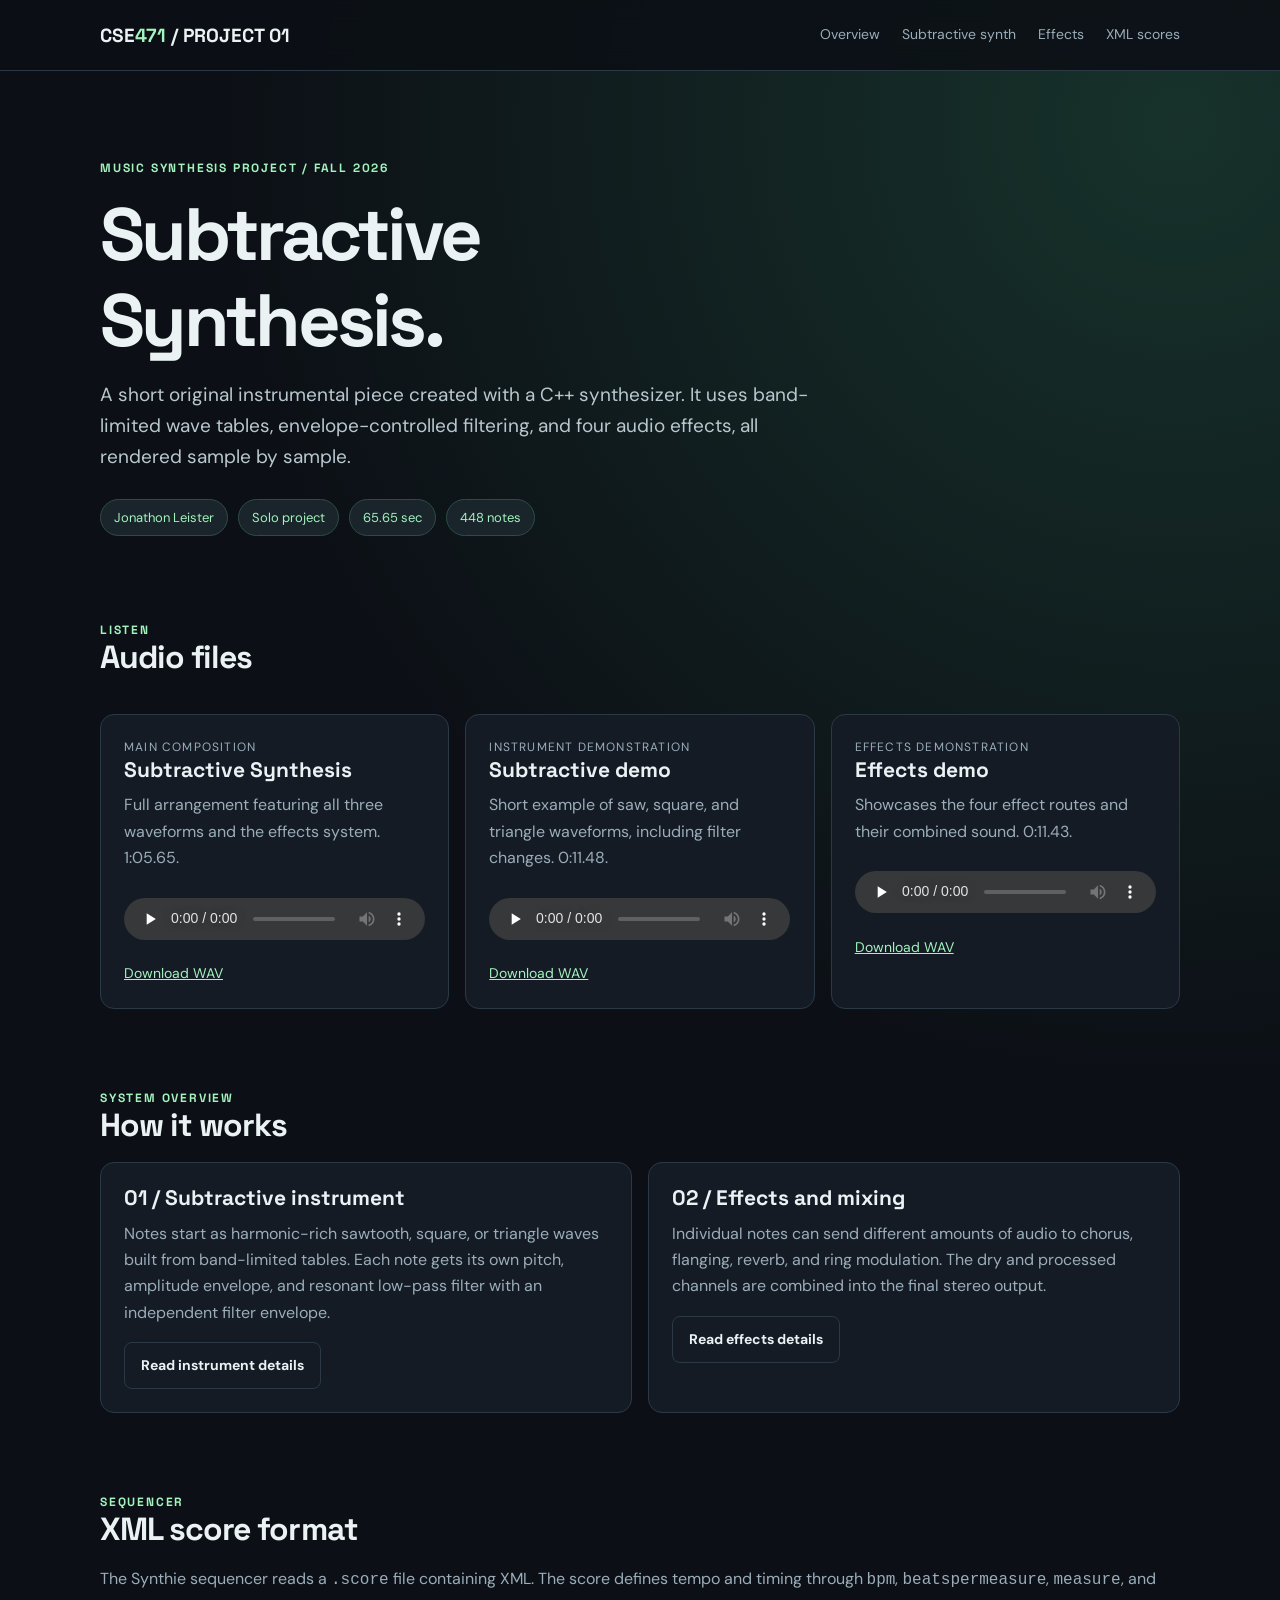
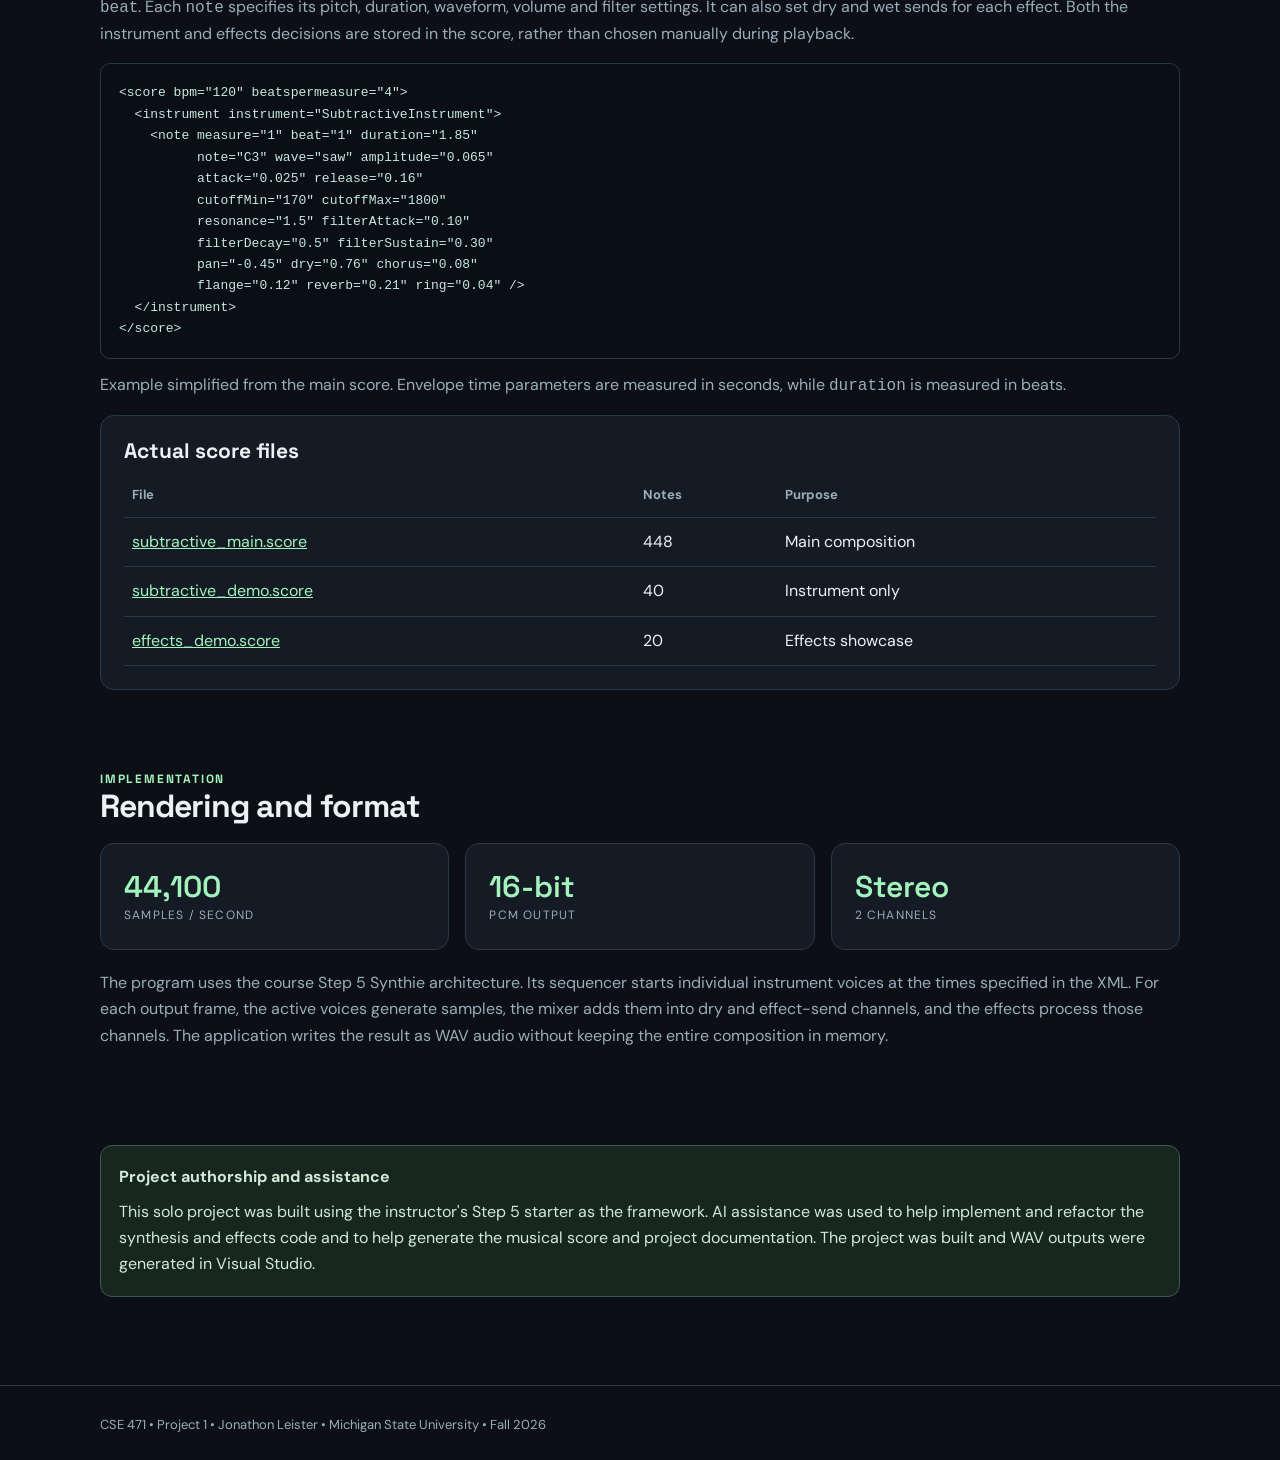
==== index.html @ 3f3426c2 "Add files via upload" ====
<!doctype html><html lang="en"><head><meta charset="utf-8"><meta name="viewport" content="width=device-width, initial-scale=1"><meta name="description" content="CSE 471 Project 1 – Subtractive Synthesis by Jonathon Leister"><title>Subtractive Synthesis | CSE 471 Project 1</title><link rel="stylesheet" href="style.css"></head><body><div class="top"><div class="wrap nav"><a class="brand" href="index.html">CSE<span>471</span> / PROJECT 01</a><nav><a href="index.html">Overview</a><a href="subtractive.html">Subtractive synth</a><a href="effects.html">Effects</a><a href="index.html#scores">XML scores</a></nav></div></div><main class="wrap"><header class="hero"><div class="eyebrow">Music synthesis project / Fall 2026</div><h1>Subtractive<br>Synthesis.</h1><p class="lead">A short original instrumental piece created with a C++ synthesizer. It uses band-limited wave tables, envelope-controlled filtering, and four audio effects, all rendered sample by sample.</p><div class="pillrow"><span class="pill">Jonathon Leister</span><span class="pill">Solo project</span><span class="pill">65.65 sec</span><span class="pill">448 notes</span></div></header>
<section id="listen"><div class="sectiontitle"><div><div class="eyebrow">Listen</div><h2>Audio files</h2></div></div><div class="grid">
<div class="card audioCard"><div class="label">Main composition</div><h3>Subtractive Synthesis</h3><p>Full arrangement featuring all three waveforms and the effects system. 1:05.65.</p><audio controls preload="none" src="audio/subtractive_main.wav">Your browser does not support audio playback.</audio><div class="links"><a href="audio/subtractive_main.wav" download>Download WAV</a></div></div>
<div class="card audioCard"><div class="label">Instrument demonstration</div><h3>Subtractive demo</h3><p>Short example of saw, square, and triangle waveforms, including filter changes. 0:11.48.</p><audio controls preload="none" src="audio/subtractive_demo.wav"></audio><div class="links"><a href="audio/subtractive_demo.wav" download>Download WAV</a></div></div>
<div class="card audioCard"><div class="label">Effects demonstration</div><h3>Effects demo</h3><p>Showcases the four effect routes and their combined sound. 0:11.43.</p><audio controls preload="none" src="audio/effects_demo.wav"></audio><div class="links"><a href="audio/effects_demo.wav" download>Download WAV</a></div></div></div></section>
<section><div class="eyebrow">System overview</div><h2>How it works</h2><div class="two"><div class="card"><h3>01 / Subtractive instrument</h3><p>Notes start as harmonic-rich sawtooth, square, or triangle waves built from band-limited tables. Each note gets its own pitch, amplitude envelope, and resonant low-pass filter with an independent filter envelope.</p><a class="btn" href="subtractive.html">Read instrument details</a></div><div class="card"><h3>02 / Effects and mixing</h3><p>Individual notes can send different amounts of audio to chorus, flanging, reverb, and ring modulation. The dry and processed channels are combined into the final stereo output.</p><a class="btn" href="effects.html">Read effects details</a></div></div></section>
<section id="scores"><div class="eyebrow">Sequencer</div><h2>XML score format</h2><p class="muted">The Synthie sequencer reads a <code>.score</code> file containing XML. The score defines tempo and timing through <code>bpm</code>, <code>beatspermeasure</code>, <code>measure</code>, and <code>beat</code>. Each <code>note</code> specifies its pitch, duration, waveform, volume and filter settings. It can also set dry and wet sends for each effect. Both the instrument and effects decisions are stored in the score, rather than chosen manually during playback.</p><pre><code>&lt;score bpm="120" beatspermeasure="4"&gt;
  &lt;instrument instrument="SubtractiveInstrument"&gt;
    &lt;note measure="1" beat="1" duration="1.85"
          note="C3" wave="saw" amplitude="0.065"
          attack="0.025" release="0.16"
          cutoffMin="170" cutoffMax="1800"
          resonance="1.5" filterAttack="0.10"
          filterDecay="0.5" filterSustain="0.30"
          pan="-0.45" dry="0.76" chorus="0.08"
          flange="0.12" reverb="0.21" ring="0.04" /&gt;
  &lt;/instrument&gt;
&lt;/score&gt;</code></pre><p class="muted">Example simplified from the main score. Envelope time parameters are measured in seconds, while <code>duration</code> is measured in beats.</p><div class="card"><h3>Actual score files</h3><table><thead><tr><th>File</th><th>Notes</th><th>Purpose</th></tr></thead><tbody><tr><td><a href="scores/subtractive_main.score" download>subtractive_main.score</a></td><td>448</td><td>Main composition</td></tr><tr><td><a href="scores/subtractive_demo.score" download>subtractive_demo.score</a></td><td>40</td><td>Instrument only</td></tr><tr><td><a href="scores/effects_demo.score" download>effects_demo.score</a></td><td>20</td><td>Effects showcase</td></tr></tbody></table></div></section>
<section><div class="eyebrow">Implementation</div><h2>Rendering and format</h2><div class="grid"><div class="card"><span class="big">44,100</span><div class="label">Samples / second</div></div><div class="card"><span class="big">16-bit</span><div class="label">PCM output</div></div><div class="card"><span class="big">Stereo</span><div class="label">2 channels</div></div></div><p style="margin-top:20px" class="muted">The program uses the course Step 5 Synthie architecture. Its sequencer starts individual instrument voices at the times specified in the XML. For each output frame, the active voices generate samples, the mixer adds them into dry and effect-send channels, and the effects process those channels. The application writes the result as WAV audio without keeping the entire composition in memory.</p></section>
<section><div class="aside"><strong>Project authorship and assistance</strong><p style="margin:8px 0 0">This solo project was built using the instructor's Step 5 starter as the framework. AI assistance was used to help implement and refactor the synthesis and effects code and to help generate the musical score and project documentation. The project was built and WAV outputs were generated in Visual Studio.</p></div></section></main><footer><div class="wrap">CSE 471 • Project 1 • Jonathon Leister • Michigan State University • Fall 2026</div></footer></body></html>
---- style.css ----
@import url('https://fonts.googleapis.com/css2?family=DM+Sans:wght@400;500;600;700&family=Space+Grotesk:wght@400;500;600;700&display=swap');
:root{color-scheme:dark;--bg:#0c1016;--panel:#141b25;--panel2:#1a2430;--ink:#eaf2f4;--muted:#9aadb9;--line:#2b3946;--accent:#a3f3bd;--highlight:#8caafa}*{box-sizing:border-box}html{scroll-behavior:smooth}body{margin:0;background:radial-gradient(circle at 92% 4%,#17322b 0,transparent 30%),var(--bg);color:var(--ink);font:16px/1.65 'DM Sans',system-ui,sans-serif}a{color:var(--accent)}.wrap{width:min(1080px,calc(100% - 40px));margin:0 auto}.top{border-bottom:1px solid var(--line);background:#0c1016e6;position:sticky;top:0;z-index:5;backdrop-filter:blur(12px)}.nav{display:flex;align-items:center;justify-content:space-between;gap:20px;min-height:70px}.brand{font:700 19px 'Space Grotesk';color:var(--ink);text-decoration:none;white-space:nowrap}.brand span{color:var(--accent)}nav{display:flex;gap:22px;flex-wrap:wrap}nav a{color:var(--muted);font-size:14px;text-decoration:none}nav a:hover,nav a.active{color:var(--accent)}header.hero{padding:88px 0 53px}.eyebrow{font:700 12px/1.5 'Space Grotesk';letter-spacing:.15em;text-transform:uppercase;color:var(--accent)}h1,h2,h3{font-family:'Space Grotesk',sans-serif;line-height:1.16}h1{font-size:clamp(40px,7vw,74px);letter-spacing:-.05em;max-width:800px;margin:15px 0}h2{font-size:32px;letter-spacing:-.03em;margin:0 0 18px}h3{font-size:21px;margin:0 0 10px}.lead{font-size:19px;color:#b9c8cf;max-width:720px;margin:0 0 25px}.muted{color:var(--muted)}.pillrow{display:flex;flex-wrap:wrap;gap:10px;margin-top:26px}.pill{background:#19252b;border:1px solid #2e4b47;border-radius:100px;padding:7px 13px;font-size:13px;color:var(--accent)}section{padding:32px 0 48px}.sectiontitle{display:flex;align-items:end;justify-content:space-between;gap:15px;margin-bottom:20px}.grid{display:grid;grid-template-columns:repeat(3,minmax(0,1fr));gap:16px}.card{background:var(--panel);border:1px solid var(--line);border-radius:14px;padding:23px}.card p{color:var(--muted);margin:9px 0 16px}.big{font:600 30px 'Space Grotesk';color:var(--accent)}.label{color:var(--muted);font-size:12px;text-transform:uppercase;letter-spacing:.1em}.audioCard{grid-column:span 1}.audioCard audio{width:100%;height:42px;margin-top:10px}.links{display:flex;flex-wrap:wrap;gap:14px;margin-top:14px;font-size:14px}.btn{display:inline-block;padding:11px 16px;border-radius:8px;text-decoration:none;border:1px solid var(--line);color:var(--ink);font-weight:700;font-size:14px}.btn.primary{background:var(--accent);color:#10211c;border-color:var(--accent)}.btn:hover{filter:brightness(1.12)}.feature{border-left:3px solid var(--accent);padding-left:17px}.two{display:grid;grid-template-columns:1fr 1fr;gap:16px}pre{white-space:pre-wrap;word-break:break-word;padding:18px;background:#090f14;border-radius:10px;border:1px solid var(--line);overflow-x:auto;font-size:13px;color:#c9e7db}code{font-family:Consolas,Monaco,monospace}table{width:100%;border-collapse:collapse}th,td{text-align:left;border-bottom:1px solid var(--line);padding:11px 8px;vertical-align:top}th{font-size:13px;color:var(--muted)}p{margin-top:0}ul{padding-left:21px}li{margin:8px 0}.aside{border:1px solid #40594f;background:#17271f;border-radius:12px;padding:18px;color:#d2ead8}.back{display:inline-block;margin-bottom:20px;text-decoration:none;color:var(--muted)}footer{margin-top:40px;padding:28px 0;border-top:1px solid var(--line);color:var(--muted);font-size:13px}@media(max-width:730px){.nav{display:block;padding:15px 0}nav{gap:12px;margin-top:9px}.grid,.two{grid-template-columns:1fr}.audioCard{grid-column:auto}header.hero{padding:56px 0 24px}h2{font-size:27px}}
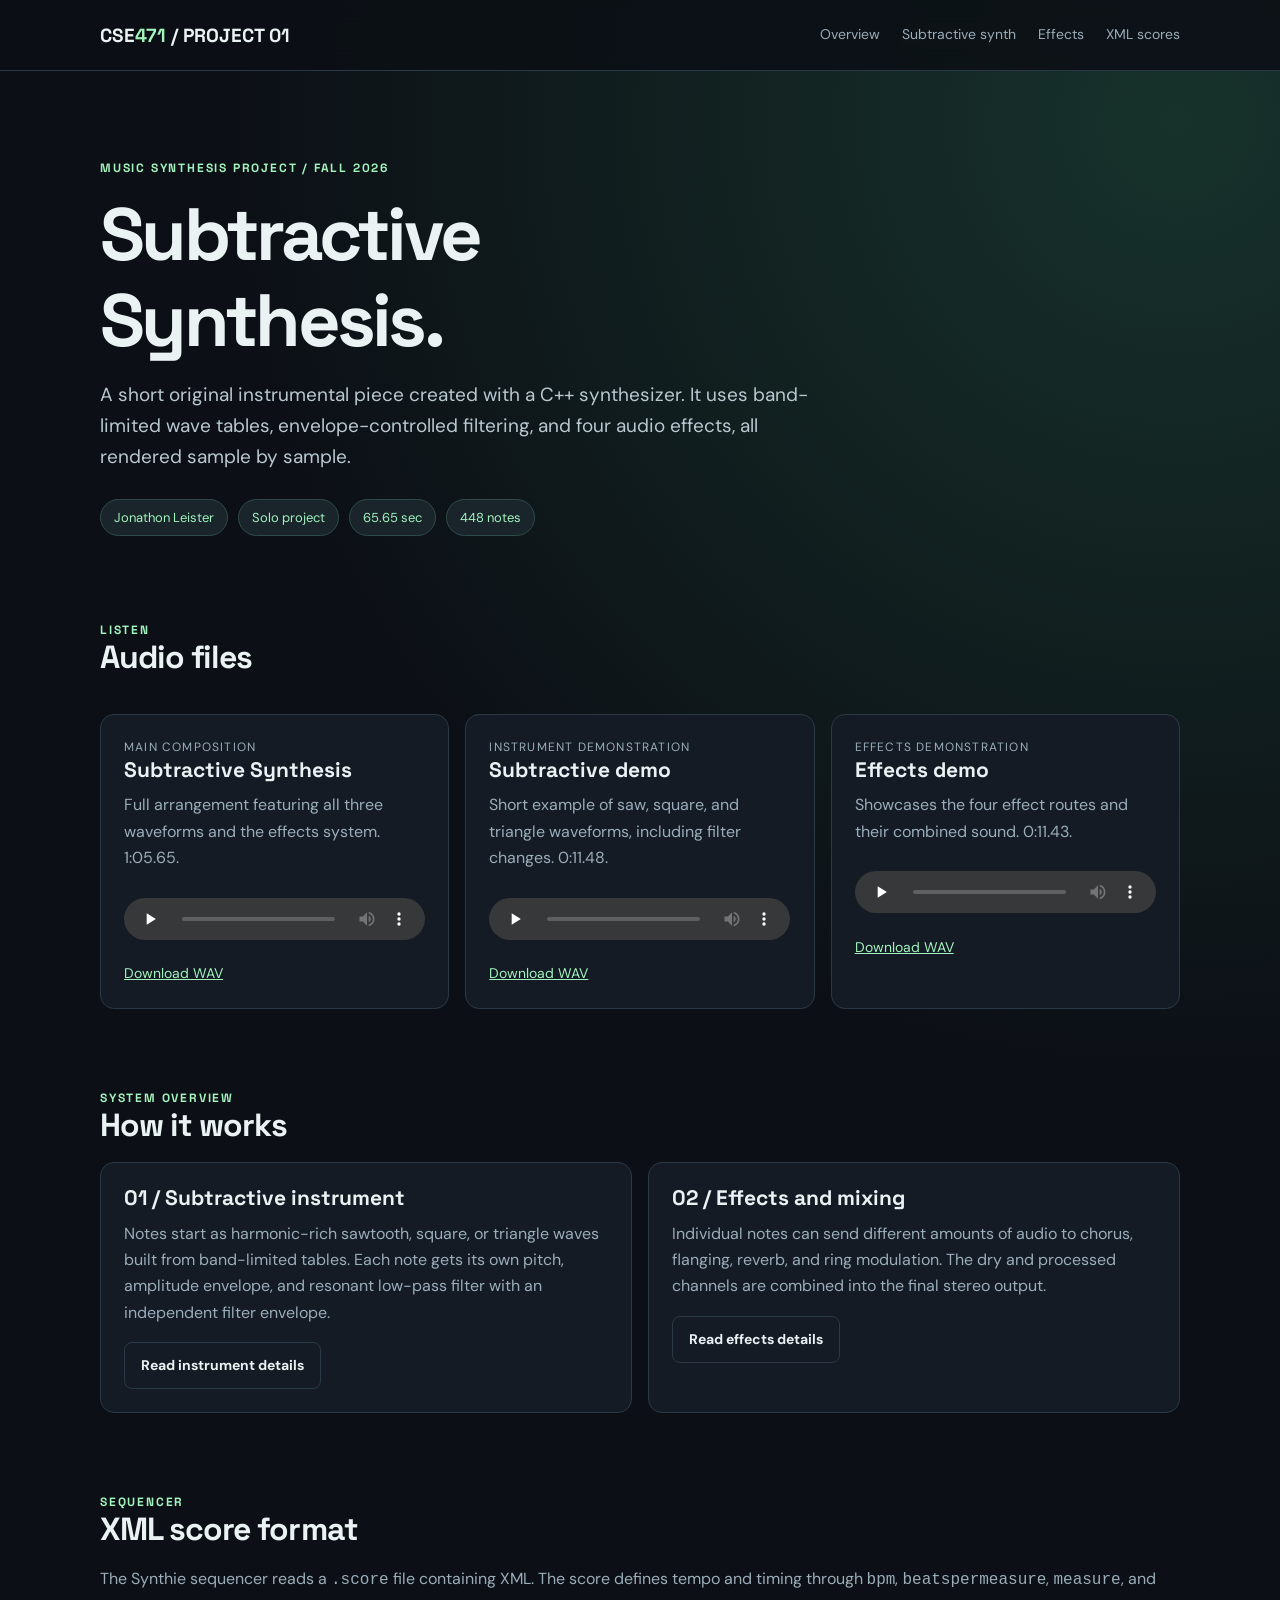
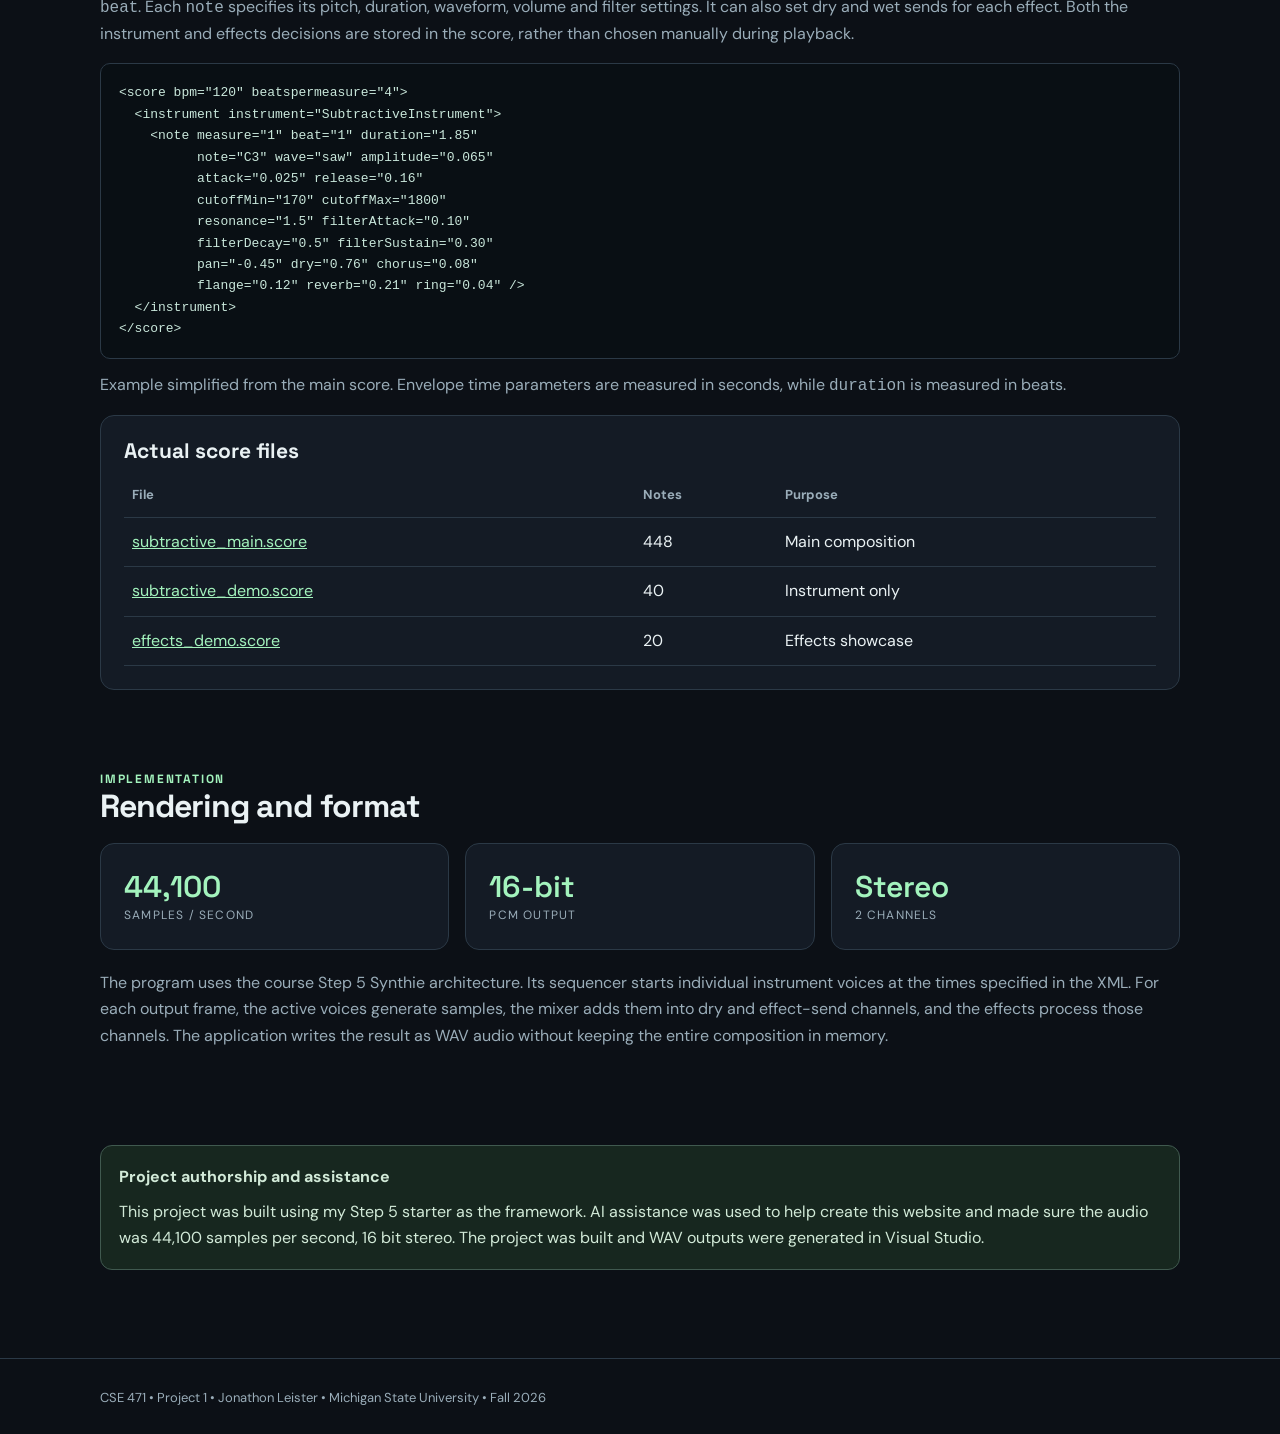
==== commit 31f40990: "Revise project authorship and assistance description Updated project authorship section to reflect c" ====
--- a/index.html
+++ b/index.html
@@ -17,4 +17,4 @@
   &lt;/instrument&gt;
 &lt;/score&gt;</code></pre><p class="muted">Example simplified from the main score. Envelope time parameters are measured in seconds, while <code>duration</code> is measured in beats.</p><div class="card"><h3>Actual score files</h3><table><thead><tr><th>File</th><th>Notes</th><th>Purpose</th></tr></thead><tbody><tr><td><a href="scores/subtractive_main.score" download>subtractive_main.score</a></td><td>448</td><td>Main composition</td></tr><tr><td><a href="scores/subtractive_demo.score" download>subtractive_demo.score</a></td><td>40</td><td>Instrument only</td></tr><tr><td><a href="scores/effects_demo.score" download>effects_demo.score</a></td><td>20</td><td>Effects showcase</td></tr></tbody></table></div></section>
 <section><div class="eyebrow">Implementation</div><h2>Rendering and format</h2><div class="grid"><div class="card"><span class="big">44,100</span><div class="label">Samples / second</div></div><div class="card"><span class="big">16-bit</span><div class="label">PCM output</div></div><div class="card"><span class="big">Stereo</span><div class="label">2 channels</div></div></div><p style="margin-top:20px" class="muted">The program uses the course Step 5 Synthie architecture. Its sequencer starts individual instrument voices at the times specified in the XML. For each output frame, the active voices generate samples, the mixer adds them into dry and effect-send channels, and the effects process those channels. The application writes the result as WAV audio without keeping the entire composition in memory.</p></section>
-<section><div class="aside"><strong>Project authorship and assistance</strong><p style="margin:8px 0 0">This solo project was built using the instructor's Step 5 starter as the framework. AI assistance was used to help implement and refactor the synthesis and effects code and to help generate the musical score and project documentation. The project was built and WAV outputs were generated in Visual Studio.</p></div></section></main><footer><div class="wrap">CSE 471 • Project 1 • Jonathon Leister • Michigan State University • Fall 2026</div></footer></body></html>+<section><div class="aside"><strong>Project authorship and assistance</strong><p style="margin:8px 0 0">This project was built using my Step 5 starter as the framework. AI assistance was used to help create this website and made sure the audio was 44,100 samples per second, 16 bit stereo. The project was built and WAV outputs were generated in Visual Studio.</p></div></section></main><footer><div class="wrap">CSE 471 • Project 1 • Jonathon Leister • Michigan State University • Fall 2026</div></footer></body></html>
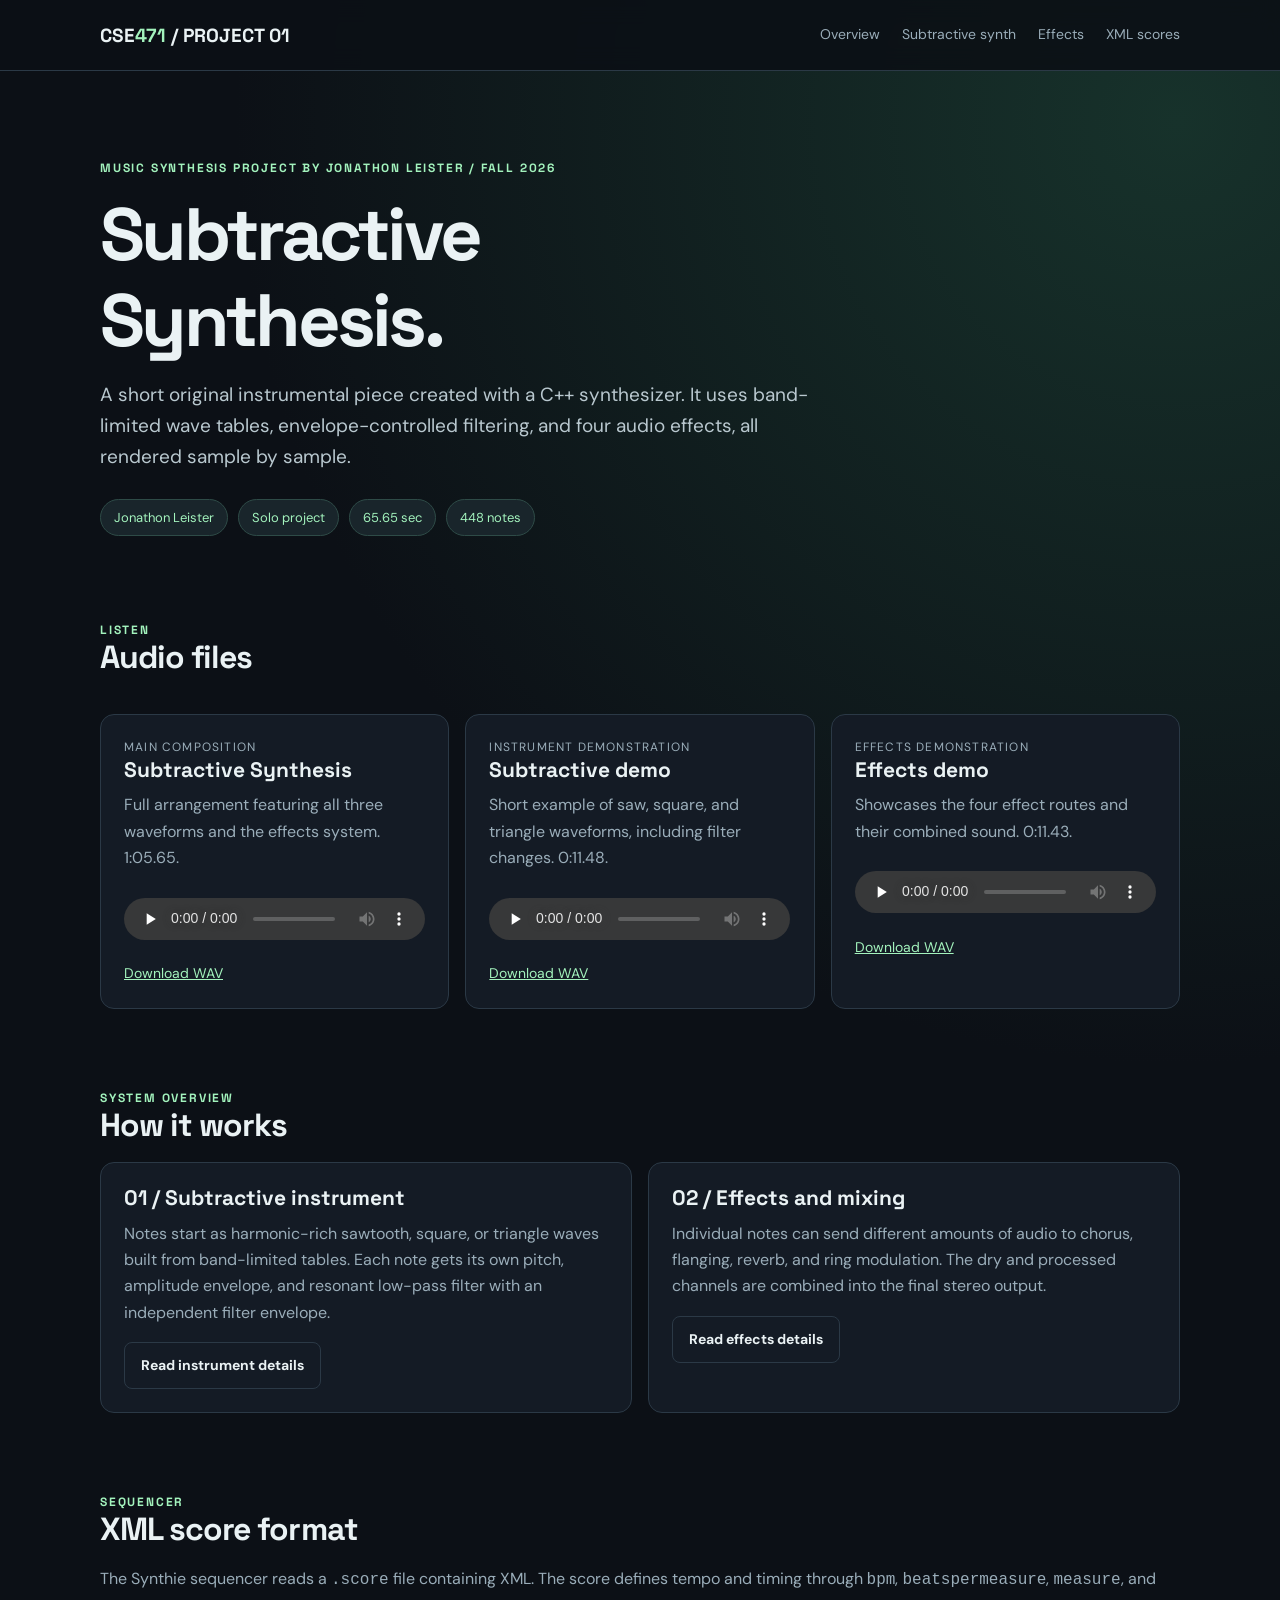
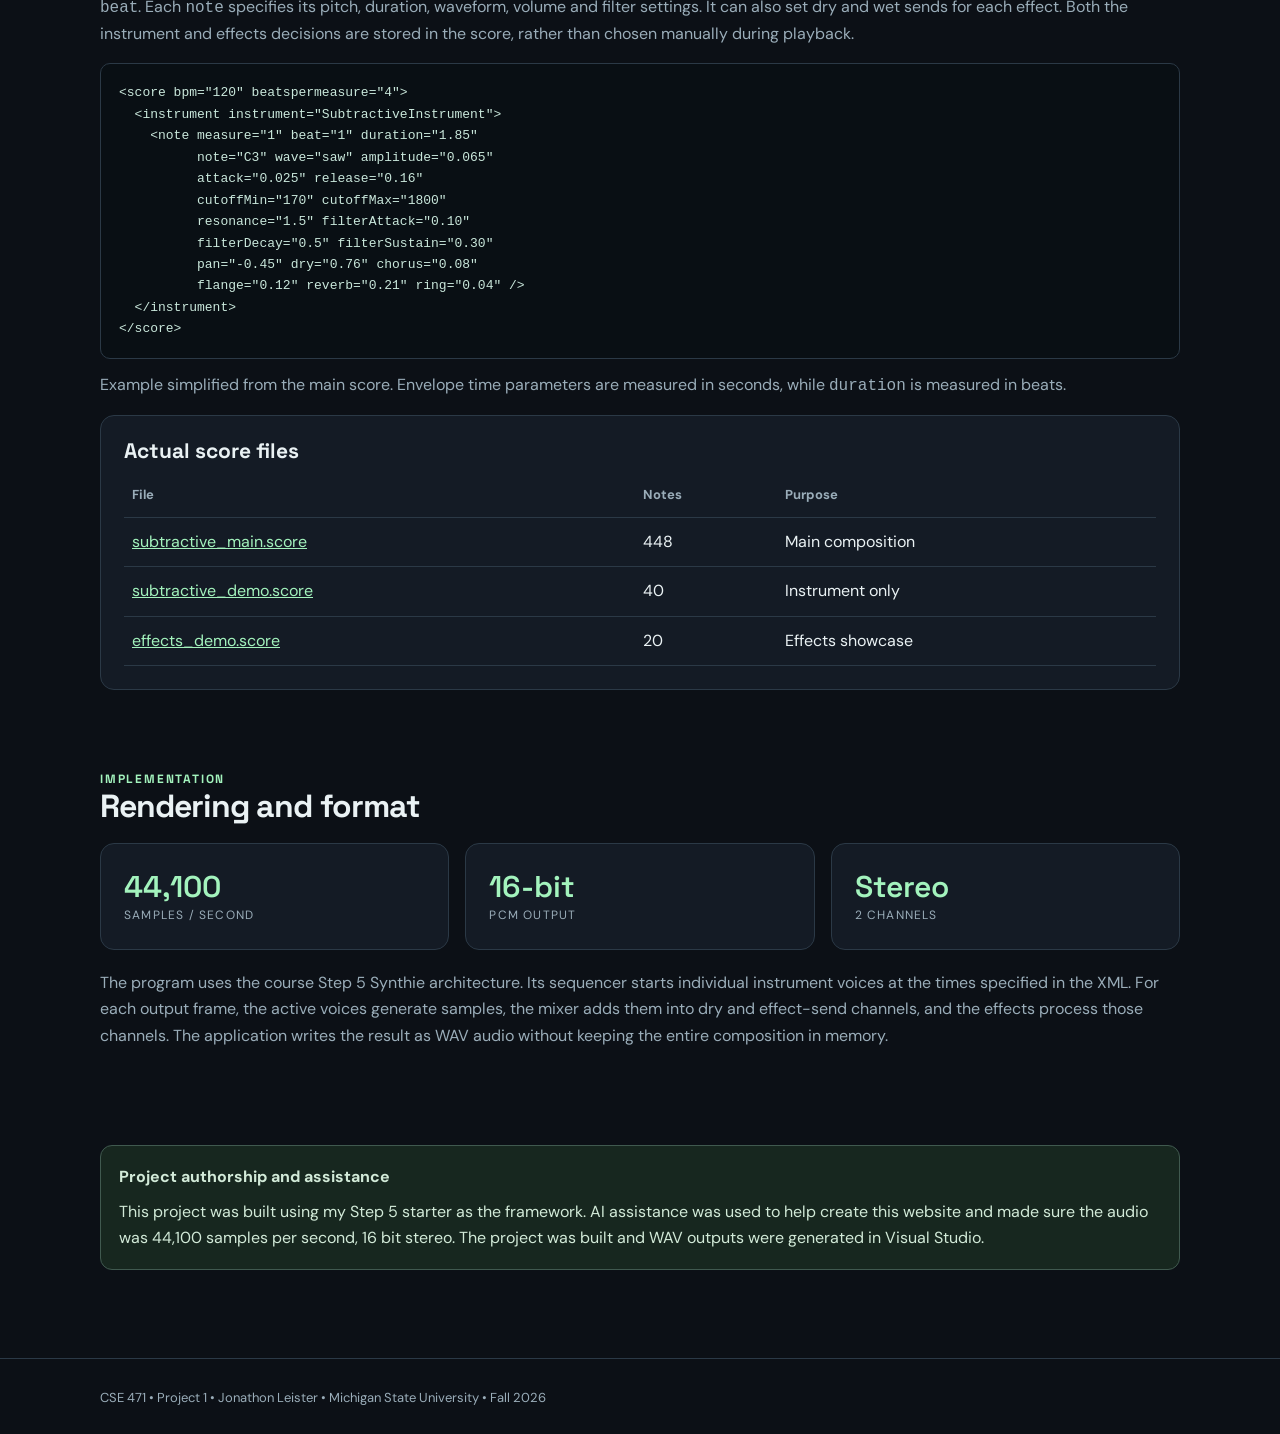
==== commit 7b538bdb: "Refine project details in index.html Updated project description and audio file details." ====
--- a/index.html
+++ b/index.html
@@ -1,4 +1,4 @@
-<!doctype html><html lang="en"><head><meta charset="utf-8"><meta name="viewport" content="width=device-width, initial-scale=1"><meta name="description" content="CSE 471 Project 1 – Subtractive Synthesis by Jonathon Leister"><title>Subtractive Synthesis | CSE 471 Project 1</title><link rel="stylesheet" href="style.css"></head><body><div class="top"><div class="wrap nav"><a class="brand" href="index.html">CSE<span>471</span> / PROJECT 01</a><nav><a href="index.html">Overview</a><a href="subtractive.html">Subtractive synth</a><a href="effects.html">Effects</a><a href="index.html#scores">XML scores</a></nav></div></div><main class="wrap"><header class="hero"><div class="eyebrow">Music synthesis project / Fall 2026</div><h1>Subtractive<br>Synthesis.</h1><p class="lead">A short original instrumental piece created with a C++ synthesizer. It uses band-limited wave tables, envelope-controlled filtering, and four audio effects, all rendered sample by sample.</p><div class="pillrow"><span class="pill">Jonathon Leister</span><span class="pill">Solo project</span><span class="pill">65.65 sec</span><span class="pill">448 notes</span></div></header>
+<!doctype html><html lang="en"><head><meta charset="utf-8"><meta name="viewport" content="width=device-width, initial-scale=1"><meta name="description" content="CSE 471 Project 1 – Subtractive Synthesis by Jonathon Leister"><title>Subtractive Synthesis | CSE 471 Project 1</title><link rel="stylesheet" href="style.css"></head><body><div class="top"><div class="wrap nav"><a class="brand" href="index.html">CSE<span>471</span> / PROJECT 01</a><nav><a href="index.html">Overview</a><a href="subtractive.html">Subtractive synth</a><a href="effects.html">Effects</a><a href="index.html#scores">XML scores</a></nav></div></div><main class="wrap"><header class="hero"><div class="eyebrow">Music synthesis project by Jonathon Leister / Fall 2026</div><h1>Subtractive<br>Synthesis.</h1><p class="lead">A short original instrumental piece created with a C++ synthesizer. It uses band-limited wave tables, envelope-controlled filtering, and four audio effects, all rendered sample by sample.</p><div class="pillrow"><span class="pill">Jonathon Leister</span><span class="pill">Solo project</span><span class="pill">65.65 sec</span><span class="pill">448 notes</span></div></header>
 <section id="listen"><div class="sectiontitle"><div><div class="eyebrow">Listen</div><h2>Audio files</h2></div></div><div class="grid">
 <div class="card audioCard"><div class="label">Main composition</div><h3>Subtractive Synthesis</h3><p>Full arrangement featuring all three waveforms and the effects system. 1:05.65.</p><audio controls preload="none" src="audio/subtractive_main.wav">Your browser does not support audio playback.</audio><div class="links"><a href="audio/subtractive_main.wav" download>Download WAV</a></div></div>
 <div class="card audioCard"><div class="label">Instrument demonstration</div><h3>Subtractive demo</h3><p>Short example of saw, square, and triangle waveforms, including filter changes. 0:11.48.</p><audio controls preload="none" src="audio/subtractive_demo.wav"></audio><div class="links"><a href="audio/subtractive_demo.wav" download>Download WAV</a></div></div>
